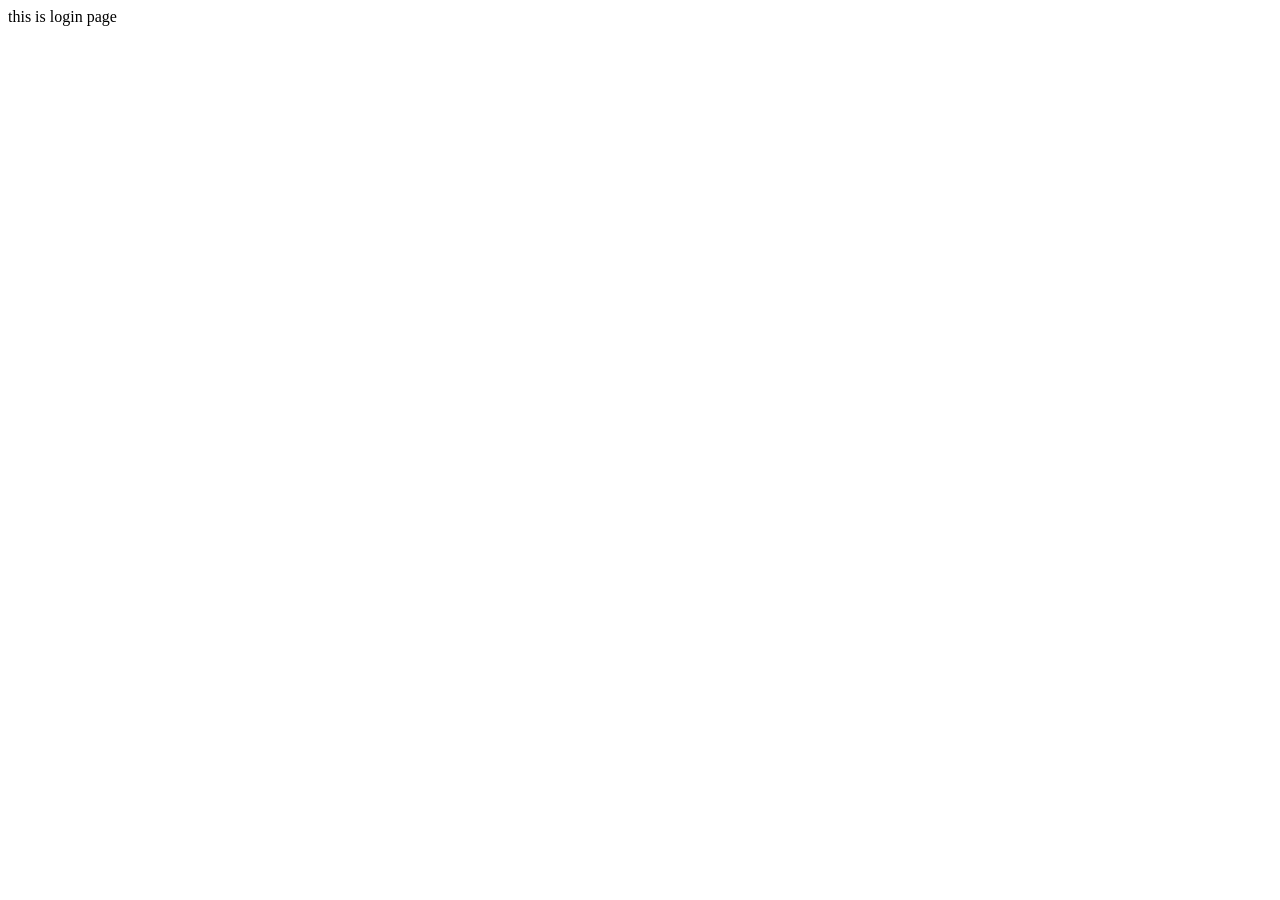
==== login.html @ 5fe28511 "login page updated" ====
<!DOCTYPE html>
<html lang="en">
<head>
    <meta charset="UTF-8">
    <meta name="viewport" content="width=device-width, initial-scale=1.0">
    <title>Document</title>
</head>
<body>
    this is login page   
</body>
</html>
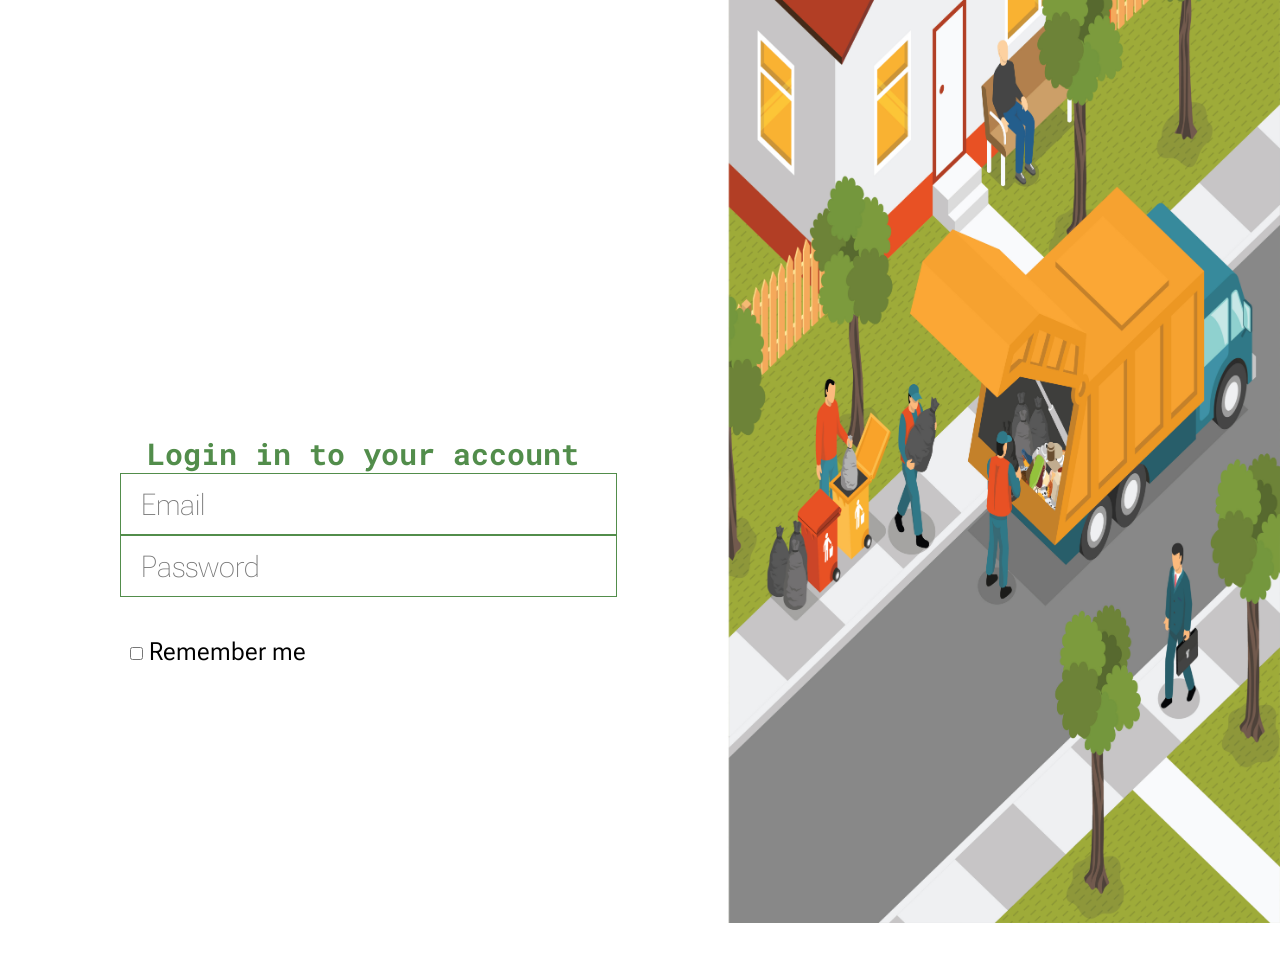
==== commit 34cdc5e0: "image slider and login page added" ====
--- a/login.html
+++ b/login.html
@@ -4,8 +4,27 @@
     <meta charset="UTF-8">
     <meta name="viewport" content="width=device-width, initial-scale=1.0">
     <title>Document</title>
+    <link rel="stylesheet" href="login.css">
 </head>
 <body>
-    this is login page   
+    <div class="main">
+    <div class="first">
+        <p class="login-text"> 
+            Login in to your account
+        </p>
+        <form action="">
+            <input type="text" placeholder="Email" class="email">
+            
+           <input type="password" class="password" placeholder="Password" >
+           <div class="extra">
+            <input type="checkbox" name="remember" id="remember"/>   Remember me
+            <!-- <span class="checkmark"></span> -->
+           </div>
+        </form>
+    </div>  
+    <div class="second">
+
+    </div>
+</div>
 </body>
 </html>
--- a/login.css
+++ b/login.css
@@ -0,0 +1,65 @@
+@import url('https://fonts.googleapis.com/css2?family=Roboto+Mono:ital,wght@0,100..700;1,100..700&display=swap');
+@import url('https://fonts.googleapis.com/css2?family=Roboto+Flex:opsz,wght@8..144,100..1000&display=swap');
+*{
+    padding:0;
+    margin:0;
+}
+.main {
+    display: flex;
+}
+.first {
+    height: 960px;
+    width: 825px;
+    margin: auto;
+    align-content: center;
+}
+.second {
+    height: 960px;
+    width: 630px;
+    background-image:url(./img/login_bg-01.jpg);
+    /* background-size: 100%; */
+    background-repeat: no-repeat;
+    background-size: 100%;
+}
+.login-text {
+    font-family: "Roboto Mono", monospace;
+    font-size:30px;
+    font-weight:bold;
+    text-align: center;
+    margin-top: 150px;
+    color: #528D4B;
+
+}
+
+form .password{
+    margin-top: 20px;
+}
+form  .email, form  .password{
+    height: 20px;
+    width: 455px;
+    margin: auto;
+    align-items: center;
+    justify-items: center;
+    margin-left: 120px;
+    font-family: "Roboto Flex", sans-serif;
+    padding: 20px;
+    font-size: 30px;
+    border: 1px solid #528D4B;
+    font-weight: 50;
+    
+}
+.extra {
+    margin-left: 120px;
+    margin-top: 30px;
+    padding: 10px;
+    font-family: "Roboto Flex";
+    font-size: 25px;
+}
+.extra .checkmark{
+position: absolute;
+  top: 0;
+  left: 0;
+  height: 25px;
+  width: 25px;
+  background-color: #eee;
+}
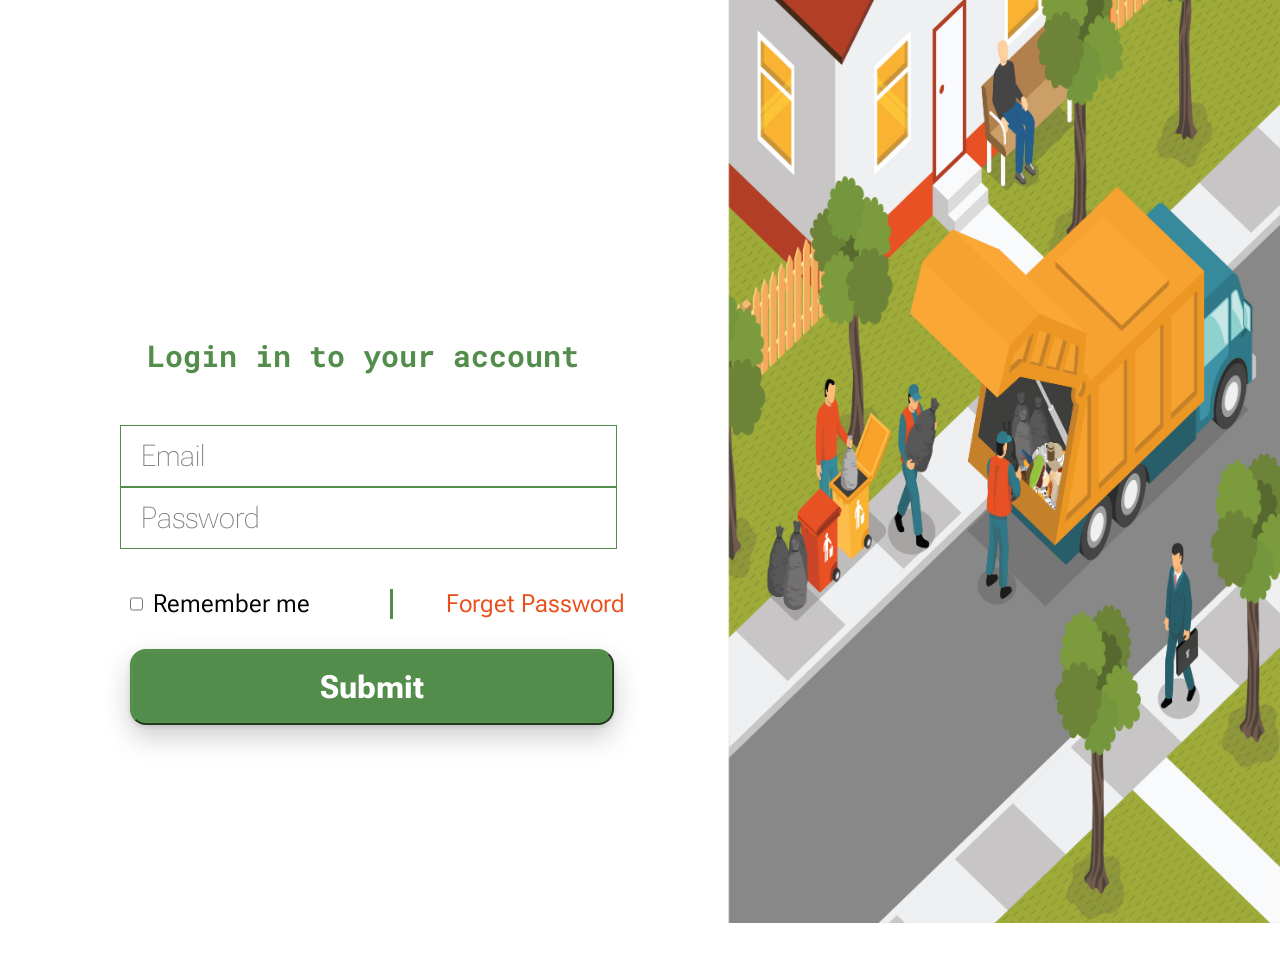
==== commit 20a48877: "login page updated" ====
--- a/login.html
+++ b/login.html
@@ -17,11 +17,15 @@
             
            <input type="password" class="password" placeholder="Password" >
            <div class="extra">
-            <input type="checkbox" name="remember" id="remember"/>   Remember me
-            <!-- <span class="checkmark"></span> -->
+            <input type="checkbox" name="remember" id="remember" class="checkbox"/>   
+            <label for="remember">Remember me</label> 
+            <div class="box">  
+            </div>
+            <a href="#">Forget Password </a>
            </div>
+           <input type="submit" class="submit-btn">
         </form>
-    </div>  
+    </div>   
     <div class="second">
 
     </div>
--- a/login.css
+++ b/login.css
@@ -26,11 +26,13 @@
     font-size:30px;
     font-weight:bold;
     text-align: center;
-    margin-top: 150px;
+    margin-top: 100px;
     color: #528D4B;
 
 }
-
+form{
+    margin-top: 50px;
+}
 form .password{
     margin-top: 20px;
 }
@@ -48,18 +50,46 @@
     font-weight: 50;
     
 }
+form .email:focus , form. .password:focus {
+    border: none;
+}
 .extra {
     margin-left: 120px;
     margin-top: 30px;
     padding: 10px;
     font-family: "Roboto Flex";
     font-size: 25px;
+    display: flex;
+    gap: 10px;
 }
-.extra .checkmark{
-position: absolute;
-  top: 0;
-  left: 0;
-  height: 25px;
-  width: 25px;
-  background-color: #eee;
+.extra .box {
+    height: 30px;
+    width: 3px ;
+    margin-left: 70px;
+    background-color: #528D4B;
+}
+.extra a {
+    text-decoration: none;
+    color: #E94E1B;
+    margin-left: 43px;
+}
+.extra a:hover{
+    opacity: 70%;
+}
+input[type="submit"]
+{
+  padding: 17px 188px;
+  border-radius: 0.5em;
+  background-color:#528D4B ;
+  font-family: "Roboto Flex";
+  font-size: 32px;
+  font-weight: bold;
+  color:white;
+  cursor: pointer;
+  margin-left: 130px;
+  border-color: #528D4B;
+  margin-top: 20px;
+  box-shadow: rgba(0, 0, 0, 0.2) 0px 12px 28px 0px, rgba(0, 0, 0, 0.1) 0px 2px 4px 0px, rgba(255, 255, 255, 0.05) 0px 0px 0px 1px inset;
+
+ 
 }
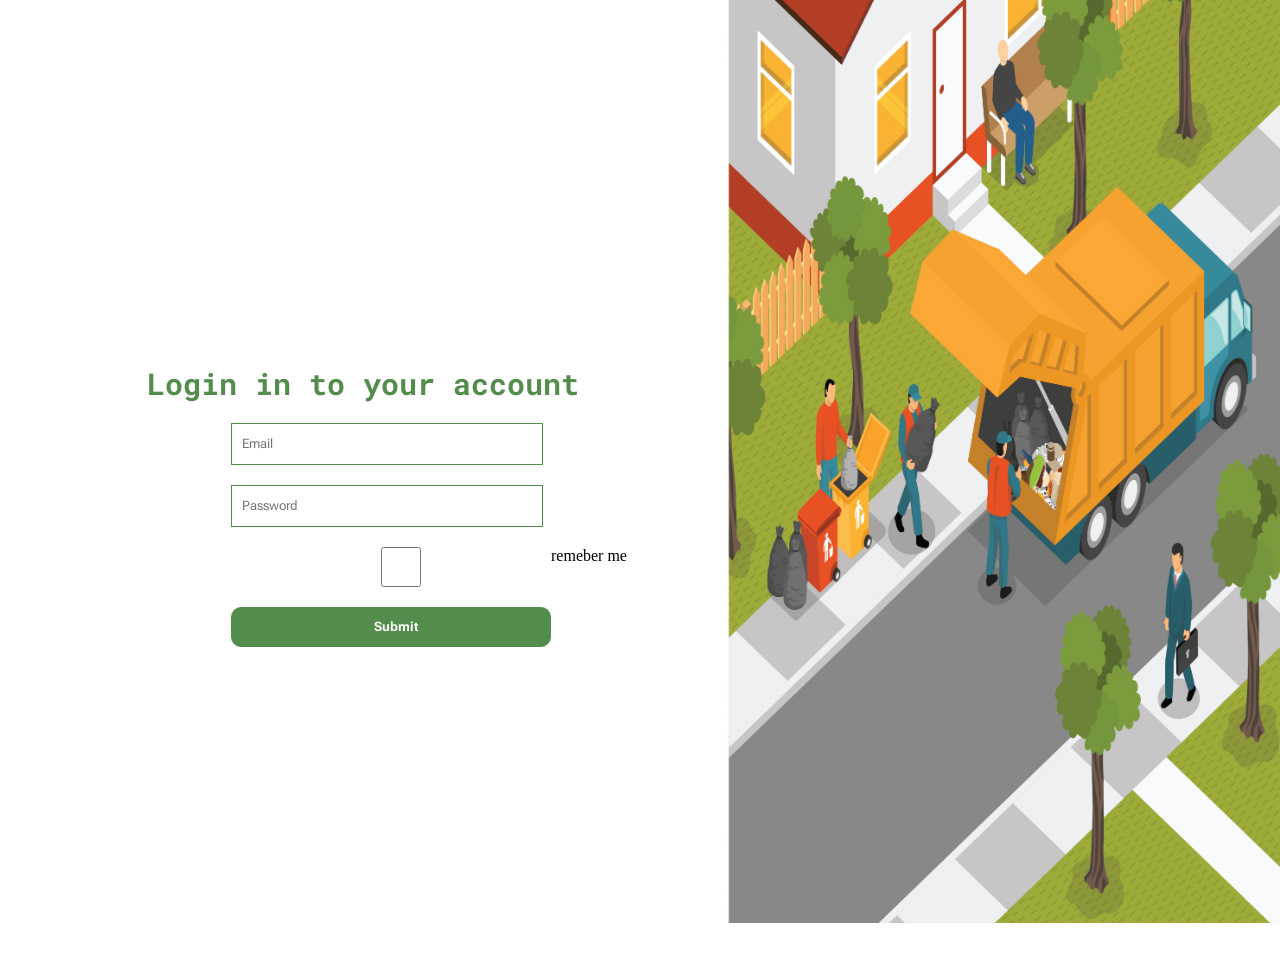
==== commit dae3ea96: "Add files via upload" ====
--- a/login.html
+++ b/login.html
@@ -17,11 +17,11 @@
             
            <input type="password" class="password" placeholder="Password" >
            <div class="extra">
-            <input type="checkbox" name="remember" id="remember" class="checkbox"/>   
-            <label for="remember">Remember me</label> 
-            <div class="box">  
+            <input type="checkbox" name="" id="" value="ok"> 
+            <div class="extra-txt">
+                remeber me
             </div>
-            <a href="#">Forget Password </a>
+            
            </div>
            <input type="submit" class="submit-btn">
         </form>
--- a/login.css
+++ b/login.css
@@ -26,70 +26,45 @@
     font-size:30px;
     font-weight:bold;
     text-align: center;
-    margin-top: 100px;
+    margin-top: 50px;
     color: #528D4B;
 
 }
 form{
-    margin-top: 50px;
+    margin-top: 20px;
 }
 form .password{
     margin-top: 20px;
 }
-form  .email, form  .password{
-    height: 20px;
-    width: 455px;
-    margin: auto;
-    align-items: center;
-    justify-items: center;
-    margin-left: 120px;
+form  input{
+    height: 40px;
+    width: 300px;
+    padding-left: 10px;
+    outline: none;
+    border: 1px solid #528D4B;
+    color: #528D4B;
+    display: grid;
+    margin-left: 231px;
     font-family: "Roboto Flex", sans-serif;
-    padding: 20px;
-    font-size: 30px;
-    border: 1px solid #528D4B;
-    font-weight: 50;
+  
     
 }
-form .email:focus , form. .password:focus {
-    border: none;
+form input:focus{
+    border: 1px solid #FFA831;
 }
 .extra {
-    margin-left: 120px;
-    margin-top: 30px;
-    padding: 10px;
-    font-family: "Roboto Flex";
-    font-size: 25px;
+    margin: 20px;
     display: flex;
-    gap: 10px;
-}
-.extra .box {
-    height: 30px;
-    width: 3px ;
-    margin-left: 70px;
-    background-color: #528D4B;
-}
-.extra a {
-    text-decoration: none;
-    color: #E94E1B;
-    margin-left: 43px;
-}
-.extra a:hover{
-    opacity: 70%;
 }
 input[type="submit"]
 {
-  padding: 17px 188px;
-  border-radius: 0.5em;
-  background-color:#528D4B ;
-  font-family: "Roboto Flex";
-  font-size: 32px;
-  font-weight: bold;
-  color:white;
-  cursor: pointer;
-  margin-left: 130px;
-  border-color: #528D4B;
-  margin-top: 20px;
-  box-shadow: rgba(0, 0, 0, 0.2) 0px 12px 28px 0px, rgba(0, 0, 0, 0.1) 0px 2px 4px 0px, rgba(255, 255, 255, 0.05) 0px 0px 0px 1px inset;
+    background-color:#528D4B ;
+    color: white;
+    cursor: pointer;
+    border-radius: 10px;
+    width: 320px;
+    font-family: "Roboto Flex", sans-serif;
+    font-weight: bold;
 
  
 }
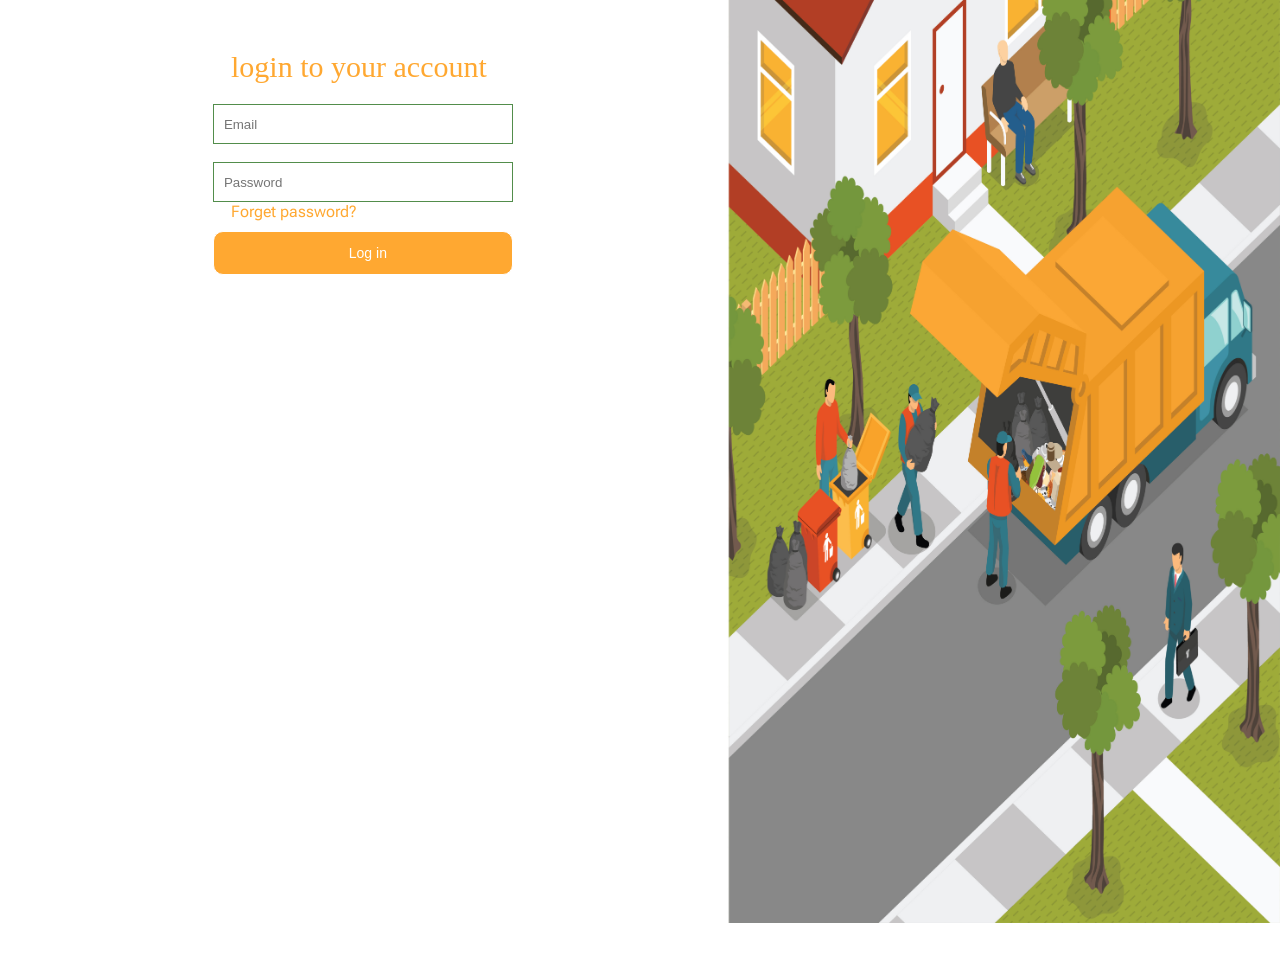
==== commit a39466fb: "login page updated" ====
--- a/login.html
+++ b/login.html
@@ -1,34 +1,26 @@
 <!DOCTYPE html>
 <html lang="en">
-<head>
-    <meta charset="UTF-8">
-    <meta name="viewport" content="width=device-width, initial-scale=1.0">
-    <title>Document</title>
-    <link rel="stylesheet" href="login.css">
-</head>
-<body>
-    <div class="main">
-    <div class="first">
-        <p class="login-text"> 
-            Login in to your account
-        </p>
-        <form action="">
-            <input type="text" placeholder="Email" class="email">
-            
-           <input type="password" class="password" placeholder="Password" >
-           <div class="extra">
-            <input type="checkbox" name="" id="" value="ok"> 
-            <div class="extra-txt">
-                remeber me
+    <head>
+        <meta charset="UTF-8">
+        <meta name="viewport" content="width=device-width, initial-scale=1.0">
+        <title>Log in </title>
+        <link rel="icon" href="./img/logo.png">
+        <link rel="stylesheet" href="login.css">
+    </head>
+    <body>
+        <div class="main">
+            <div class="first">
+                <p>login to your account</p>
+                <form action="#">
+                    <input type="text" name id value placeholder="Email"> <br>
+                    <input type="password" name id value placeholder="Password">
+                    <a href="#">Forget password?</a>
+                    <input type="submit" value="Log in" class="login-btn">
+                </form>
             </div>
-            
-           </div>
-           <input type="submit" class="submit-btn">
-        </form>
-    </div>   
-    <div class="second">
+            <div class="second">
 
-    </div>
-</div>
-</body>
+            </div>
+        </div>
+    </body>
 </html>
--- a/login.css
+++ b/login.css
@@ -1,42 +1,38 @@
-@import url('https://fonts.googleapis.com/css2?family=Roboto+Mono:ital,wght@0,100..700;1,100..700&display=swap');
-@import url('https://fonts.googleapis.com/css2?family=Roboto+Flex:opsz,wght@8..144,100..1000&display=swap');
+@import url('https://fonts.googleapis.com/css2?family=Roboto+Flex:opsz,wght@8..144,100..1000&family=Roboto+Mono:ital,wght@0,100..700;1,100..700&family=Rozha+One&display=swap');
+
 *{
-    padding:0;
-    margin:0;
+    padding: 0px;
+    margin: 0;
+    box-sizing: border-box;
 }
-.main {
+.main{
     display: flex;
 }
-.first {
+.second{
+    height: 960px;
+    width: 630px;
+    background-image:url(./img/login_bg-01.jpg);
+    background-size: 100%;
+    background-repeat: no-repeat;
+}
+.first{
     height: 960px;
     width: 825px;
     margin: auto;
-    align-content: center;
 }
-.second {
-    height: 960px;
-    width: 630px;
-    background-image:url(./img/login_bg-01.jpg);
-    /* background-size: 100%; */
-    background-repeat: no-repeat;
-    background-size: 100%;
-}
-.login-text {
-    font-family: "Roboto Mono", monospace;
-    font-size:30px;
-    font-weight:bold;
+.first p{
+    display: flex;
     text-align: center;
     margin-top: 50px;
-    color: #528D4B;
-
+    margin-left: 231px;
+    font-family: "Rozha One", serif;
+    font-size: 30px;
+    color: #FFA831;
 }
 form{
     margin-top: 20px;
 }
-form .password{
-    margin-top: 20px;
-}
-form  input{
+form input{
     height: 40px;
     width: 300px;
     padding-left: 10px;
@@ -44,27 +40,28 @@
     border: 1px solid #528D4B;
     color: #528D4B;
     display: grid;
-    margin-left: 231px;
-    font-family: "Roboto Flex", sans-serif;
-  
-    
+    margin:auto;
 }
 form input:focus{
     border: 1px solid #FFA831;
 }
-.extra {
-    margin: 20px;
-    display: flex;
+form a{
+   text-decoration: none;
+   margin-left: 231px;
+   color: #FFA831;
+   font-family: "Roboto Flex", sans-serif;
+   margin-top: 15px;
 }
-input[type="submit"]
-{
-    background-color:#528D4B ;
+.login-btn{
+    height: 44px;
+    width: 300px;
+    background-color: #FFA831;
     color: white;
+    border-color: white;
+    border-radius: 10px;
+    border-style: solid;
+    font-size:  14px;
     cursor: pointer;
-    border-radius: 10px;
-    width: 320px;
-    font-family: "Roboto Flex", sans-serif;
-    font-weight: bold;
-
- 
+    margin:auto;
+    margin-top: 10px;
 }
